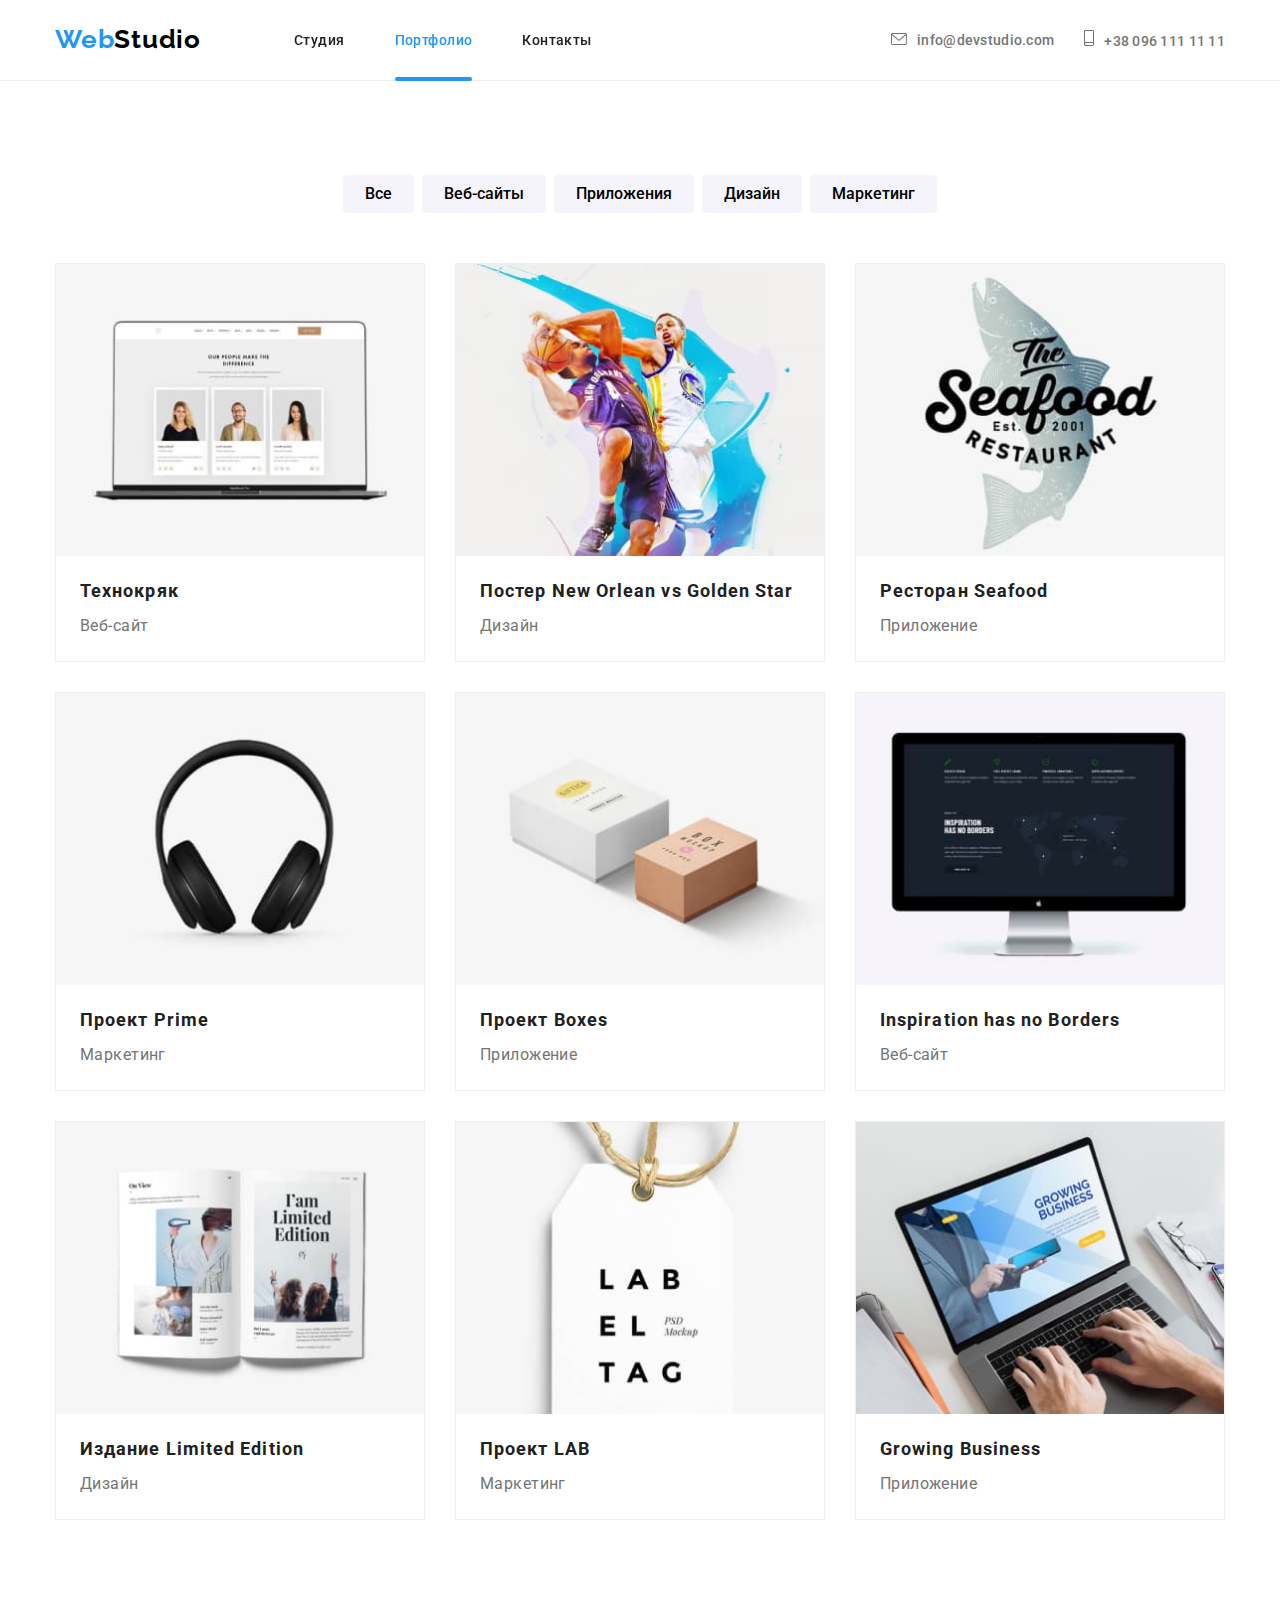
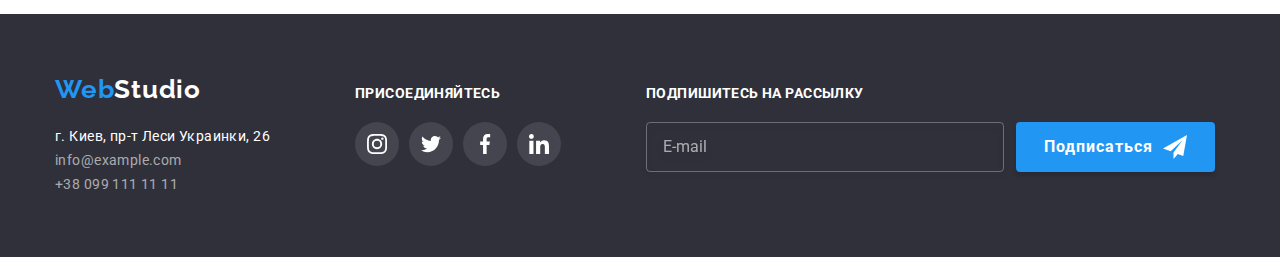
==== portfolio.html @ 45dbee38 "рефакторинг в sass" ====
<!DOCTYPE html>
<html lang="ru">

<head>
    <meta charset="UTF-8">
    <meta name="viewport" content="width=device-width, initial-scale=1.0">
    <title>Портфолио</title>
    <link
        href="https://fonts.googleapis.com/css2?family=Raleway:wght@700&family=Roboto:wght@400;500;700;900&display=swap"
        rel="stylesheet">
    <link href="https://cdnjs.cloudflare.com/ajax/libs/modern-normalize/1.0.0/modern-normalize.min.css"
        rel="stylesheet">
    <link rel="stylesheet" href="./css/portfolio-styles.min.css">
</head>

<body>

    <!-- Верхняя линия -->
    <header class="page-header ">

        <div class="container flexbox">

            <a href="./index.html" lang="en" class="link logo">
                <span class="web-logotext">Web</span><span class="studio-logotext">Studio</span>
            </a>

            <nav class="header-nav">
                <ul class="list site-nav flexbox">
                    <li class="item">
                        <a href="./index.html" class="link"> <span>Студия</span> </a>
                    </li>
                    <li class="item">
                        <a href="./portfolio.html" class="link current"> <span>Портфолио</span> </a>
                    </li>
                    <li class="item">
                        <a href="/" class="link"> <span>Контакты</span> </a>
                    </li>
                </ul>
            </nav>

            <ul class="list mail-tel-nav flexbox">
                <li class="item">
                    <a href="mailto:info@devstudio.com" class="link" aria-label="Написать письмо на">
                        <svg class="icon mail">
                            <use href="./images/icons/sprite.svg#mail"></use>
                        </svg>info@devstudio.com</a>
                </li>
                <li class="item">
                    <a href="tel:+380991111111" class="link" aria-label="Позвонить по номеру">
                        <svg class="icon tel">
                            <use href="./images/icons/sprite.svg#tel"></use>
                        </svg>+38 096 111 11 11</a>
                </li>
            </ul>

        </div>

    </header>

    <main>

        <h1 class="hidden-title">Страница Портфолио</h1>

        <section class="page-portfolio">
            <div class="container">

                <ul class="list button flexbox">
                    <li class="item"> <button type="button" class="portfolio-button"> <span>Все</span> </button>
                    </li>
                    <li class="item"> <button type="button" class="portfolio-button"> <span>Веб-сайты</span> </button>
                    </li>
                    <li class="item"> <button type="button" class="portfolio-button"> <span>Приложения</span> </button>
                    </li>
                    <li class="item"> <button type="button" class="portfolio-button"> <span>Дизайн</span> </button>
                    </li>
                    <li class="item"> <button type="button" class="portfolio-button"> <span>Маркетинг</span> </button>
                    </li>
                </ul>

                <ul class="list projects flexbox">
                    <!-- <h2>Сетка с пректами</h2> -->
                    <li class="item"> <a href="/" class="link-projects" title="сайт Технокряка">
                            <div class="overlay-container">
                                <img src="./images/project-1.jpg" alt="">
                                <p class="text overlay">Технокряк это современная площадка распространения коронавируса.
                                    Компании
                                    используют эту платформу для цифрового
                                    шпионажа и атак на защищённые сервера конкурентов.</p>
                            </div>

                            <div class="under-the-pic">
                                <h2 class="title">Технокряк</h2>
                                <p class="text">Веб-сайт</p>
                            </div>
                        </a>
                    </li>
                    <li class="item"> <a href="/" class="link-projects">
                            <div class="overlay-container">
                                <img src="./images/project-2.jpg" alt="">
                                <p class="text overlay">Lorem ipsum dolor sit amet consectetur adipisicing elit.</p>
                            </div>

                            <div class="under-the-pic">
                                <h2 class="title">Постер New Orlean vs Golden Star</h2>
                                <p class="text">Дизайн</p>
                            </div>
                        </a>
                    </li>
                    <li class="item"> <a href="/" class="link-projects">
                            <div class="overlay-container">
                                <img src="./images/project-3.jpg" alt="">
                                <p class="text overlay">Lorem ipsum dolor sit amet consectetur adipisicing elit.</p>
                            </div>

                            <div class="under-the-pic">
                                <h2 class="title">Ресторан Seafood</h2>
                                <p class="text">Приложение</p>
                            </div>
                        </a>
                    </li>
                    <li class="item"> <a href="/" class="link-projects">
                            <div class="overlay-container">
                                <img src="./images/project-4.jpg" alt="">
                                <p class="text overlay">Lorem ipsum dolor sit amet consectetur adipisicing elit.</p>
                            </div>

                            <div class="under-the-pic">
                                <h2 class="title">Проект Prime</h2>
                                <p class="text">Маркетинг</p>
                            </div>
                        </a>
                    </li>
                    <li class="item"> <a href="/" class="link-projects">
                            <div class="overlay-container">
                                <img src="./images/project-5.jpg" alt="">
                                <p class="text overlay">Lorem ipsum dolor sit amet consectetur adipisicing elit.</p>
                            </div>

                            <div class="under-the-pic">
                                <h2 class="title">Проект Boxes</h2>
                                <p class="text">Приложение</p>
                            </div>
                        </a>
                    </li>
                    <li class="item"> <a href="/" class="link-projects">
                            <div class="overlay-container">
                                <img src="./images/project-6.jpg" alt="">
                                <p class="text overlay">Lorem ipsum dolor sit amet consectetur adipisicing elit.</p>
                            </div>

                            <div class="under-the-pic">
                                <h2 class="title">Inspiration has no Borders</h2>
                                <p class="text">Веб-сайт</p>
                            </div>
                        </a>
                    </li>
                    <li class="item"> <a href="/" class="link-projects">
                            <div class="overlay-container">
                                <img src="./images/project-7.jpg" alt="">
                                <p class="text overlay">Lorem ipsum dolor sit amet consectetur adipisicing elit.</p>
                            </div>

                            <div class="under-the-pic">
                                <h2 class="title">Издание Limited Edition</h2>
                                <p class="text">Дизайн</p>
                            </div>
                        </a>
                    </li>
                    <li class="item"> <a href="/" class="link-projects">
                            <div class="overlay-container">
                                <img src="./images/project-8.jpg" alt="">
                                <p class="text overlay">Lorem ipsum dolor sit amet consectetur adipisicing elit.</p>
                            </div>

                            <div class="under-the-pic">
                                <h2 class="title">Проект LAB</h2>
                                <p class="text">Маркетинг</p>
                            </div>
                        </a>
                    </li>
                    <li class="item"> <a href="/" class="link-projects">
                            <div class="overlay-container">
                                <img src="./images/project-9.jpg" alt="">
                                <p class="text overlay">Lorem ipsum dolor sit amet consectetur adipisicing elit.</p>
                            </div>

                            <div class="under-the-pic">
                                <h2 class="title">Growing Business</h2>
                                <p class="text">Приложение</p>
                            </div>
                        </a>
                    </li>

                </ul>
            </div>
        </section>
    </main>

    <!-- Подвал -->
    <footer class="page-footer">
        <div class="container footer flexbox">
            <!-- <div class="footer-contacts"> -->
            <ul class="list">
                <li class="item">
                    <a href="./index.html" lang="en" class="link logo"> <span class="web-logotext">Web</span><span
                            class="studio-logotext">Studio</span>
                    </a>
                </li>
                <li class="item">
                    <address>
                        <span class="address">г. Киев, пр-т Леси Украинки, 26</span>
                    </address>
                </li>
                <li class="item"> <a href="mailto:info@example.com" class="link mailtel-in-footer">info@example.com</a>
                </li>
                <li class="item"> <a href="tel:+380991111111" class="link mailtel-in-footer">+38 099 111 11 11</a>
                </li>
            </ul>
            <!-- </div> -->

            <!-- <div class="footer-social-contacts"> -->
            <ul class="list join-to-us">
                <li class="item">
                    <p class="text">присоединяйтесь</p>
                </li>
                <li class="item">
                    <ul class="list footer-social flexbox">
                        <li class="item-social"> <a href="https://www.instagram.com/" target="_blank"
                                class="link flexbox">
                                <svg class="icon instagram">
                                    <use href="./images/icons/sprite.svg#instagram"></use>
                                </svg></a> </li>
                        <li class="item-social"> <a href="https://www.twitter.com/" target="_blank"
                                class="link flexbox">
                                <svg class="icon twitter">
                                    <use href="./images/icons/sprite.svg#twitter"> </use>
                                </svg></a></li>
                        <li class="item-social"> <a href="https://www.facebook.com/" target="_blank"
                                class="link flexbox">
                                <svg class="icon facebook">
                                    <use href="./images/icons/sprite.svg#facebook"> </use>
                                </svg></a></li>
                        <li class="item-social"> <a href="https://www.linkedin.com/" target="_blank"
                                class="link flexbox">
                                <svg class="icon linkedin">
                                    <use href="./images/icons/sprite.svg#linkedin"> </use>
                                </svg></a></li>
                    </ul>
                </li>
            </ul>
            <!-- </div> -->

            <ul class="list form-container">
                <li class="item">
                    <p class="text">Подпишитесь на рассылку</p>
                </li>
                <li class="item flexbox">
                    <form class="js-form flexbox" id="footer-form">
                        <label for="mail-submit"></label>
                        <input class="footer-form-field" type="email" name="mail-submit" id="mail-submit"
                            placeholder="E-mail">
                        <button type="submit" class="button-footer-submit">Подписаться
                            <!-- <svg class="icon">
                                <use href="./images/icons/sprite.svg#footer-icon-send"> </use>
                            </svg> -->

                        </button>
                    </form>
                </li>

            </ul>
        </div>
    </footer>

    <script src="./js/js-form.js"></script>

</body>

</html>
---- css/portfolio-styles.min.css ----
html{box-sizing:border-box}*,*::after,*::before{box-sizing:inherit}img{display:block;max-width:100%;height:auto}body{font-family:Roboto, sans-serif;color:#212121;background-color:#fff;font-size:14px;font-weight:400;letter-spacing:0.03em}main{padding-top:81px}.container{width:1200px;padding-left:15px;padding-right:15px;margin:0px auto}.list{list-style-type:none;margin:0;padding:0}.title{margin:0}.text{margin:0}.link{text-decoration:none;color:#757575;cursor:pointer;transition:color 250ms cubic-bezier(0.4, 0, 0.2, 1)}.item .link:hover,.item .link:focus,.item .link:active{color:#2196f3;outline-color:#2196f3}.flexbox{display:flex;flex-wrap:wrap}.hidden-title{position:absolute;width:1px;height:1px;margin:-1px;border:0;padding:0;clip:rect(0 0 0 0);overflow:hidden}.page-header{position:fixed;width:100%;z-index:1;background-color:#fff;border-bottom:1px solid #ececec}.page-header .flexbox{align-items:center}.logo{font-family:Raleway, sans-serif;font-weight:700;font-size:26px;line-height:1.19;letter-spacing:0.03em;display:inline-block;outline-color:#2196f3}.page-header .logo{margin-top:24px;margin-bottom:25px;margin-right:93px}.web-logotext{color:#2196f3}.studio-logotext{color:#000}.header-nav{font-weight:500;margin-right:auto}.site-nav .link{padding:33px 0}.site-nav .item:not(:last-child){margin-right:50px}.site-nav .link{color:#212121}.site-nav .link.current{color:#2196f3}.site-nav .link{position:relative}.link.current::after{position:absolute;content:"";display:block;background-color:#2196f3;height:4px;width:100%;border-radius:2px;bottom:0}.mail-tel-nav{font-weight:500;letter-spacing:0.02em}.mail-tel-nav .item:not(:last-child){margin-right:30px}.mail-tel-nav .icon.mail{width:16px;height:12px;fill:#757575;margin-right:10px}.mail-tel-nav .icon.tel{width:10px;height:16px;fill:#757575;margin-right:10px;transition:fill 250ms cubic-bezier(0.4, 0, 0.2, 1)}.mail-tel-nav .link:hover .tel,.mail-tel-nav .link:focus .tel,.mail-tel-nav .link:hover .mail,.mail-tel-nav .link:focus .mail{fill:#2196f3}.portfolio-button{font-weight:500;font-size:16px;line-height:1.62;text-align:center;background-color:#f5f4fa;border:none;cursor:pointer;padding:0;padding:6px 22px;border-radius:4px;transition:background-color 250ms cubic-bezier(0.4, 0, 0.2, 1)}.portfolio-button:hover,.portfolio-button:focus,.portfolio-button:active{background-color:#2196f3;color:#fff;border-color:#2196f3;border-radius:4px;box-shadow:0px 3px 1px rgba(0,0,0,0.1),0px 1px 2px rgba(0,0,0,0.08),0px 2px 2px rgba(0,0,0,0.12);outline-color:#2196f3}.page-portfolio .list.button{padding-top:94px;margin-bottom:50px;justify-content:center}.page-portfolio .list.button .item:not(:last-child){margin-right:8px}.page-portfolio .list.button .item{border-color:solid #f5f4fa;border-radius:4px}.link-projects{text-decoration:none;color:inherit;cursor:pointer;transition:color 250ms cubic-bezier(0.4, 0, 0.2, 1)}.page-portfolio .projects .title{font-weight:700;font-size:18px;line-height:1.71;letter-spacing:0.06em;margin-bottom:4px}.page-portfolio .projects .text{font-size:16px;line-height:1.87;color:#757575}.under-the-pic{padding:20px 24px}.page-portfolio .projects{padding-bottom:94px}.page-portfolio .projects .item{flex-basis:calc((100% - 30px * 2) / 3);margin-right:30px;margin-bottom:30px;background-color:#fff;border:1px solid #eee;transition:box-shadow 250ms cubic-bezier(0.4, 0, 0.2, 1)}.page-portfolio .projects .item:nth-child(3n){margin-right:0}.page-portfolio .projects .item:nth-last-of-type(-n+3){margin-bottom:0}.page-portfolio .projects .item:hover,.page-portfolio .projects .item:focus{box-shadow:0px 1px 1px rgba(0,0,0,0.12),0px 4px 4px rgba(0,0,0,0.06),1px 4px 6px rgba(0,0,0,0.16);cursor:pointer}.overlay-container{position:relative;overflow:hidden}.projects .text.overlay{position:absolute;top:0;left:0;width:100%;height:100%;background:rgba(33,150,243,0.9);color:#fff;font-size:18px;line-height:1.56;padding:63px 24px;transform:translatey(100%);transition:transform 250ms cubic-bezier(0.4, 0, 0.2, 1)}.page-portfolio .projects .item:hover .overlay,.page-portfolio .projects .item:focus .overlay{transform:translatey(0)}.page-footer{background-color:#2f303a;line-height:1.71}.container.footer{align-items:baseline;padding-top:60px;padding-bottom:60px}.footer .list:not(:last-child){margin-right:85px}.page-footer .logo{margin-bottom:20px}.page-footer .studio-logotext{color:#fff}.footer-contacts{padding-top:60px;padding-bottom:60px;margin-right:82px}.address{font-style:normal;color:#fff;display:block}.mailtel-in-footer{color:rgba(255,255,255,0.6);margin-top:9px}.footer-social-contacts{padding-top:72px;padding-bottom:100px}.join-to-us .text{color:#fff;font-weight:700;line-height:1.14;text-transform:uppercase;margin-bottom:20px}.list.footer-social .item-social .link{width:44px;height:44px;border-radius:50%;box-shadow:none;background-color:rgba(255,255,255,0.1);padding:12px;transition:background-color 250ms cubic-bezier(0.4, 0, 0.2, 1)}.footer-social .item-social:not(:last-child){margin-right:10px}.list.footer-social .icon.instagram,.list.footer-social .icon.twitter,.list.footer-social .icon.facebook,.list.footer-social .icon.linkedin{width:20px;height:20px;fill:#fff}.list.footer-social .item-social .link:hover,.list.footer-social .item-social .link:focus{background-color:#2196f3}.join-to-us{margin-right:93px}.form-container{color:#fff;font-weight:700;line-height:1.14;text-transform:uppercase}.form-container .text{margin-bottom:20px}.footer-form-field::placeholder{font-size:16px;line-height:1.25;color:rgba(255,255,255,0.6)}.footer-form-field{background-color:transparent;height:50px;border:1px solid rgba(255,255,255,0.3);filter:drop-shadow(0px 4px 4px rgba(0,0,0,0.15));border-radius:4px;margin-right:12px;padding:15px 16px;width:358px;outline-color:#2196f3;color:#fff}.button-footer-submit{background:#2196f3;border:none;box-shadow:0px 4px 4px rgba(0,0,0,0.15);border-radius:4px;padding:10px 28px;cursor:pointer;outline-color:#2196f3;color:#fff;font-weight:700;font-size:16px;line-height:1.87;display:flex;align-items:center;text-align:center;letter-spacing:0.06em}.button-footer-submit::after{content:"";width:24px;height:24px;background-image:url(../images/icons/footer-icon-send.svg);margin-left:10px}
/*# sourceMappingURL=portfolio-styles.min.css.map */
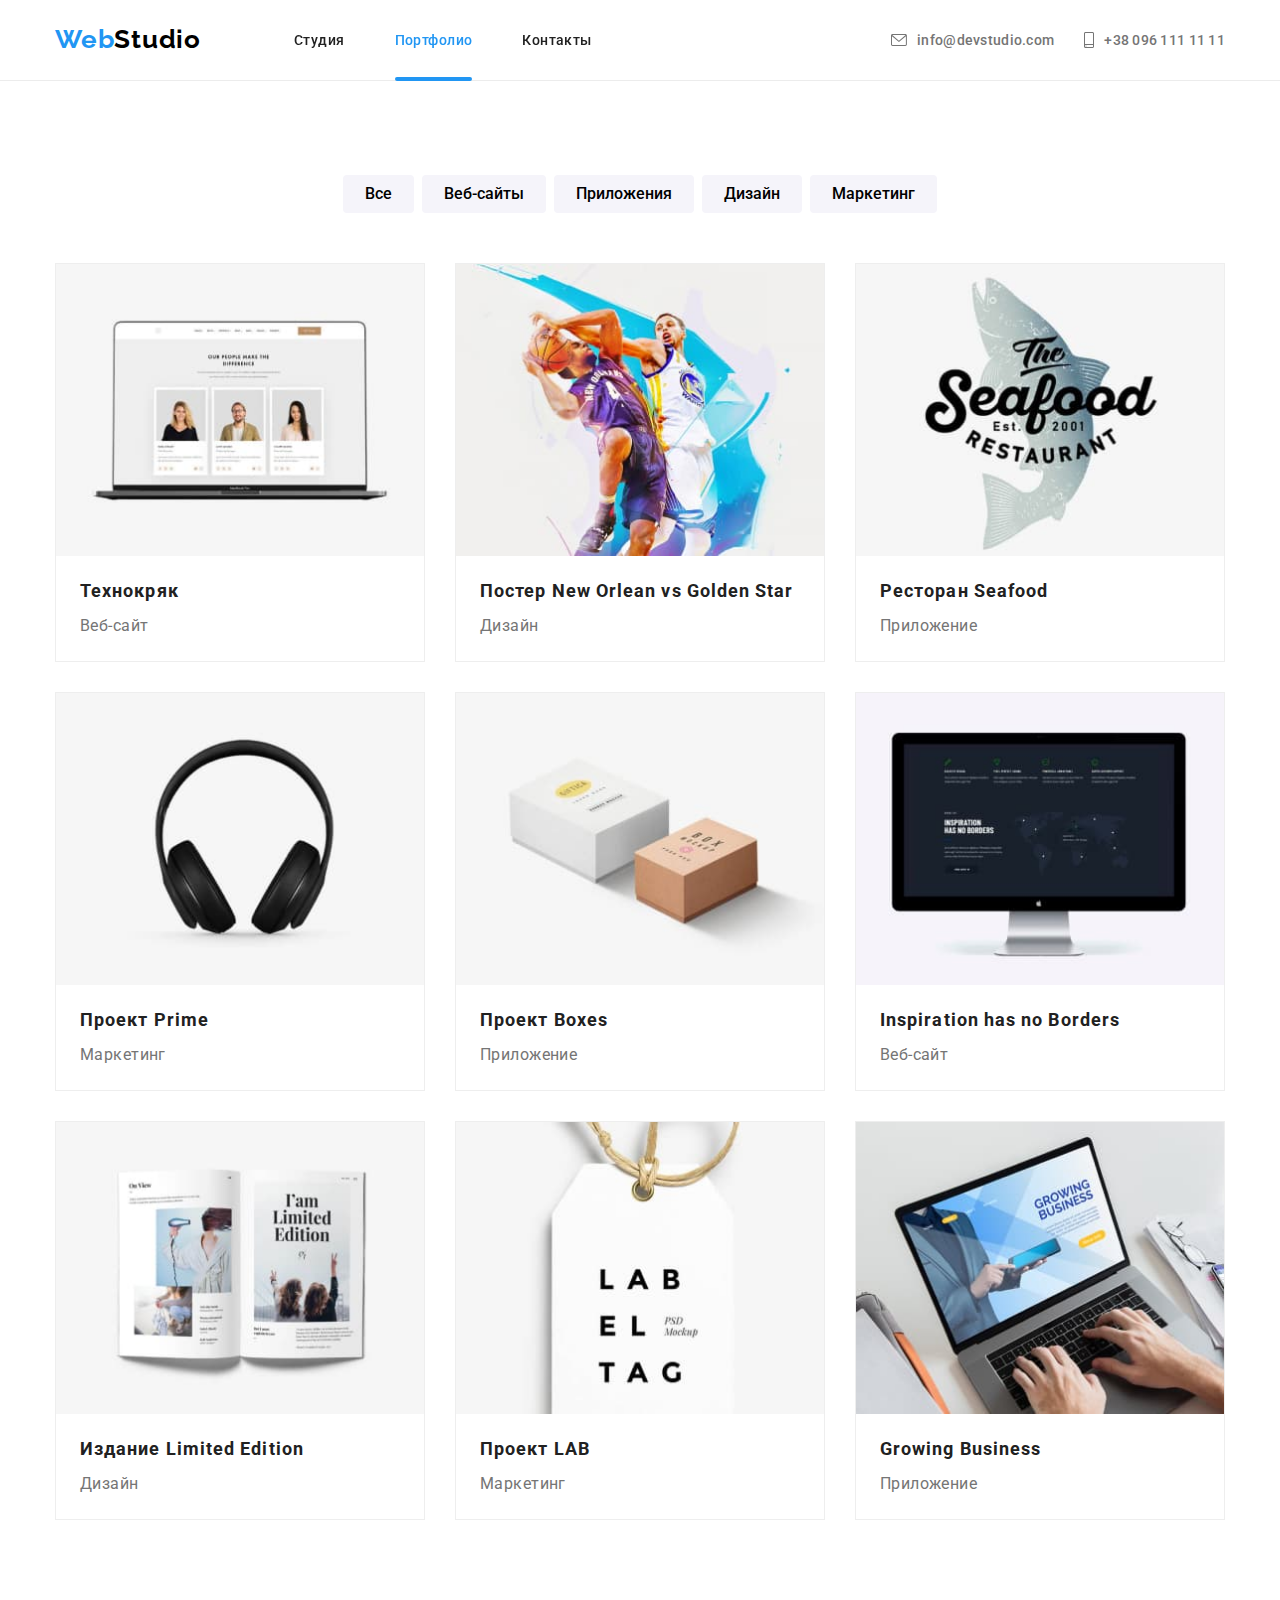
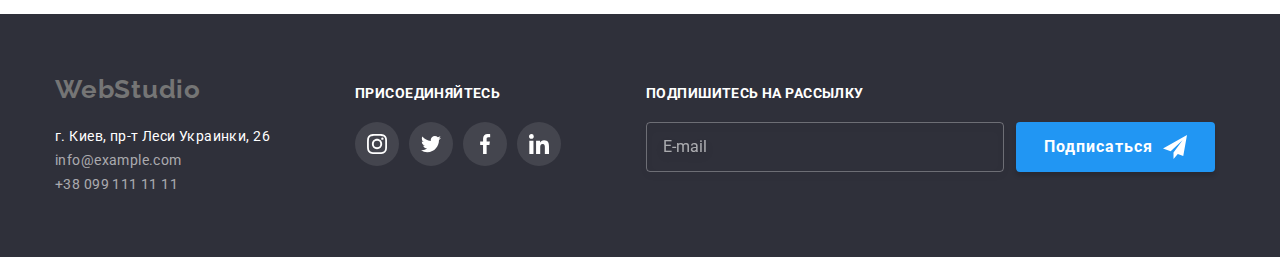
==== commit d0be90fa: "SASS+BEM for header - done" ====
--- a/portfolio.html
+++ b/portfolio.html
@@ -21,33 +21,35 @@
         <div class="container flexbox">
 
             <a href="./index.html" lang="en" class="link logo">
-                <span class="web-logotext">Web</span><span class="studio-logotext">Studio</span>
+                <span class="logo__web-logotext">Web</span><span class="logo__studio-logotext">Studio</span>
             </a>
 
             <nav class="header-nav">
                 <ul class="list site-nav flexbox">
-                    <li class="item">
-                        <a href="./index.html" class="link"> <span>Студия</span> </a>
-                    </li>
-                    <li class="item">
-                        <a href="./portfolio.html" class="link current"> <span>Портфолио</span> </a>
-                    </li>
-                    <li class="item">
-                        <a href="/" class="link"> <span>Контакты</span> </a>
+                    <li class="item site-nav__item">
+                        <a href="./index.html" class="link site-nav__link">Студия</a>
+                    </li>
+                    <li class="item site-nav__item">
+                        <a href=" ./portfolio.html" class="link site-nav__link current"> <span>Портфолио</span> </a>
+                    </li>
+                    <li class="item site-nav__item">
+                        <a href="./index.html" class="link site-nav__link">Контакты</a>
                     </li>
                 </ul>
             </nav>
 
             <ul class="list mail-tel-nav flexbox">
-                <li class="item">
-                    <a href="mailto:info@devstudio.com" class="link" aria-label="Написать письмо на">
-                        <svg class="icon mail">
+                <li class="item mail-tel-nav__item">
+                    <a href="mailto:info@devstudio.com" class="link mail-tel-nav__link flexbox"
+                        aria-label="Написать письмо на">
+                        <svg class="mail-tel-nav__icon-mail">
                             <use href="./images/icons/sprite.svg#mail"></use>
                         </svg>info@devstudio.com</a>
                 </li>
-                <li class="item">
-                    <a href="tel:+380991111111" class="link" aria-label="Позвонить по номеру">
-                        <svg class="icon tel">
+                <li class="item mail-tel-nav__item">
+                    <a href="tel:+380991111111" class="link mail-tel-nav__link flexbox"
+                        aria-label="Позвонить по номеру">
+                        <svg class="mail-tel-nav__icon-tel">
                             <use href="./images/icons/sprite.svg#tel"></use>
                         </svg>+38 096 111 11 11</a>
                 </li>
--- a/css/portfolio-styles.min.css
+++ b/css/portfolio-styles.min.css
@@ -1,2 +1,2 @@
-html{box-sizing:border-box}*,*::after,*::before{box-sizing:inherit}img{display:block;max-width:100%;height:auto}body{font-family:Roboto, sans-serif;color:#212121;background-color:#fff;font-size:14px;font-weight:400;letter-spacing:0.03em}main{padding-top:81px}.container{width:1200px;padding-left:15px;padding-right:15px;margin:0px auto}.list{list-style-type:none;margin:0;padding:0}.title{margin:0}.text{margin:0}.link{text-decoration:none;color:#757575;cursor:pointer;transition:color 250ms cubic-bezier(0.4, 0, 0.2, 1)}.item .link:hover,.item .link:focus,.item .link:active{color:#2196f3;outline-color:#2196f3}.flexbox{display:flex;flex-wrap:wrap}.hidden-title{position:absolute;width:1px;height:1px;margin:-1px;border:0;padding:0;clip:rect(0 0 0 0);overflow:hidden}.page-header{position:fixed;width:100%;z-index:1;background-color:#fff;border-bottom:1px solid #ececec}.page-header .flexbox{align-items:center}.logo{font-family:Raleway, sans-serif;font-weight:700;font-size:26px;line-height:1.19;letter-spacing:0.03em;display:inline-block;outline-color:#2196f3}.page-header .logo{margin-top:24px;margin-bottom:25px;margin-right:93px}.web-logotext{color:#2196f3}.studio-logotext{color:#000}.header-nav{font-weight:500;margin-right:auto}.site-nav .link{padding:33px 0}.site-nav .item:not(:last-child){margin-right:50px}.site-nav .link{color:#212121}.site-nav .link.current{color:#2196f3}.site-nav .link{position:relative}.link.current::after{position:absolute;content:"";display:block;background-color:#2196f3;height:4px;width:100%;border-radius:2px;bottom:0}.mail-tel-nav{font-weight:500;letter-spacing:0.02em}.mail-tel-nav .item:not(:last-child){margin-right:30px}.mail-tel-nav .icon.mail{width:16px;height:12px;fill:#757575;margin-right:10px}.mail-tel-nav .icon.tel{width:10px;height:16px;fill:#757575;margin-right:10px;transition:fill 250ms cubic-bezier(0.4, 0, 0.2, 1)}.mail-tel-nav .link:hover .tel,.mail-tel-nav .link:focus .tel,.mail-tel-nav .link:hover .mail,.mail-tel-nav .link:focus .mail{fill:#2196f3}.portfolio-button{font-weight:500;font-size:16px;line-height:1.62;text-align:center;background-color:#f5f4fa;border:none;cursor:pointer;padding:0;padding:6px 22px;border-radius:4px;transition:background-color 250ms cubic-bezier(0.4, 0, 0.2, 1)}.portfolio-button:hover,.portfolio-button:focus,.portfolio-button:active{background-color:#2196f3;color:#fff;border-color:#2196f3;border-radius:4px;box-shadow:0px 3px 1px rgba(0,0,0,0.1),0px 1px 2px rgba(0,0,0,0.08),0px 2px 2px rgba(0,0,0,0.12);outline-color:#2196f3}.page-portfolio .list.button{padding-top:94px;margin-bottom:50px;justify-content:center}.page-portfolio .list.button .item:not(:last-child){margin-right:8px}.page-portfolio .list.button .item{border-color:solid #f5f4fa;border-radius:4px}.link-projects{text-decoration:none;color:inherit;cursor:pointer;transition:color 250ms cubic-bezier(0.4, 0, 0.2, 1)}.page-portfolio .projects .title{font-weight:700;font-size:18px;line-height:1.71;letter-spacing:0.06em;margin-bottom:4px}.page-portfolio .projects .text{font-size:16px;line-height:1.87;color:#757575}.under-the-pic{padding:20px 24px}.page-portfolio .projects{padding-bottom:94px}.page-portfolio .projects .item{flex-basis:calc((100% - 30px * 2) / 3);margin-right:30px;margin-bottom:30px;background-color:#fff;border:1px solid #eee;transition:box-shadow 250ms cubic-bezier(0.4, 0, 0.2, 1)}.page-portfolio .projects .item:nth-child(3n){margin-right:0}.page-portfolio .projects .item:nth-last-of-type(-n+3){margin-bottom:0}.page-portfolio .projects .item:hover,.page-portfolio .projects .item:focus{box-shadow:0px 1px 1px rgba(0,0,0,0.12),0px 4px 4px rgba(0,0,0,0.06),1px 4px 6px rgba(0,0,0,0.16);cursor:pointer}.overlay-container{position:relative;overflow:hidden}.projects .text.overlay{position:absolute;top:0;left:0;width:100%;height:100%;background:rgba(33,150,243,0.9);color:#fff;font-size:18px;line-height:1.56;padding:63px 24px;transform:translatey(100%);transition:transform 250ms cubic-bezier(0.4, 0, 0.2, 1)}.page-portfolio .projects .item:hover .overlay,.page-portfolio .projects .item:focus .overlay{transform:translatey(0)}.page-footer{background-color:#2f303a;line-height:1.71}.container.footer{align-items:baseline;padding-top:60px;padding-bottom:60px}.footer .list:not(:last-child){margin-right:85px}.page-footer .logo{margin-bottom:20px}.page-footer .studio-logotext{color:#fff}.footer-contacts{padding-top:60px;padding-bottom:60px;margin-right:82px}.address{font-style:normal;color:#fff;display:block}.mailtel-in-footer{color:rgba(255,255,255,0.6);margin-top:9px}.footer-social-contacts{padding-top:72px;padding-bottom:100px}.join-to-us .text{color:#fff;font-weight:700;line-height:1.14;text-transform:uppercase;margin-bottom:20px}.list.footer-social .item-social .link{width:44px;height:44px;border-radius:50%;box-shadow:none;background-color:rgba(255,255,255,0.1);padding:12px;transition:background-color 250ms cubic-bezier(0.4, 0, 0.2, 1)}.footer-social .item-social:not(:last-child){margin-right:10px}.list.footer-social .icon.instagram,.list.footer-social .icon.twitter,.list.footer-social .icon.facebook,.list.footer-social .icon.linkedin{width:20px;height:20px;fill:#fff}.list.footer-social .item-social .link:hover,.list.footer-social .item-social .link:focus{background-color:#2196f3}.join-to-us{margin-right:93px}.form-container{color:#fff;font-weight:700;line-height:1.14;text-transform:uppercase}.form-container .text{margin-bottom:20px}.footer-form-field::placeholder{font-size:16px;line-height:1.25;color:rgba(255,255,255,0.6)}.footer-form-field{background-color:transparent;height:50px;border:1px solid rgba(255,255,255,0.3);filter:drop-shadow(0px 4px 4px rgba(0,0,0,0.15));border-radius:4px;margin-right:12px;padding:15px 16px;width:358px;outline-color:#2196f3;color:#fff}.button-footer-submit{background:#2196f3;border:none;box-shadow:0px 4px 4px rgba(0,0,0,0.15);border-radius:4px;padding:10px 28px;cursor:pointer;outline-color:#2196f3;color:#fff;font-weight:700;font-size:16px;line-height:1.87;display:flex;align-items:center;text-align:center;letter-spacing:0.06em}.button-footer-submit::after{content:"";width:24px;height:24px;background-image:url(../images/icons/footer-icon-send.svg);margin-left:10px}
+html{box-sizing:border-box}*,*::after,*::before{box-sizing:inherit}img{display:block;max-width:100%;height:auto}body{font-family:Roboto, sans-serif;color:#212121;background-color:#fff;font-size:14px;font-weight:400;letter-spacing:0.03em}main{padding-top:81px}.container{width:1200px;padding-left:15px;padding-right:15px;margin:0px auto}.list{list-style-type:none;margin:0;padding:0}.title{margin:0}.text{margin:0}.link{text-decoration:none;color:#757575;cursor:pointer;transition:color 250ms cubic-bezier(0.4, 0, 0.2, 1)}.item .link:hover,.item .link:focus,.item .link:active{color:#2196f3;outline-color:#2196f3}.flexbox{display:flex;flex-wrap:wrap}.hidden-title{position:absolute;width:1px;height:1px;margin:-1px;border:0;padding:0;clip:rect(0 0 0 0);overflow:hidden}.page-header{position:fixed;width:100%;z-index:1;background-color:#fff;border-bottom:1px solid #ececec}.page-header .flexbox{align-items:center}.logo{font-family:Raleway, sans-serif;font-weight:700;font-size:26px;line-height:1.19;letter-spacing:0.03em;display:inline-block;outline-color:#2196f3}.page-header .logo{margin-top:24px;margin-bottom:25px;margin-right:93px}.logo__web-logotext{color:#2196f3}.logo__studio-logotext{color:#000}.header-nav{font-weight:500;margin-right:auto}.site-nav__item:not(:last-child){margin-right:50px}.site-nav__link{padding:33px 0;color:#212121;position:relative}.site-nav__link.current{color:#2196f3}.site-nav__link.current::after{position:absolute;content:"";display:block;background-color:#2196f3;height:4px;width:100%;border-radius:2px;bottom:0}.mail-tel-nav{font-weight:500;letter-spacing:0.02em}.mail-tel-nav__item:not(:last-child){margin-right:30px}.mail-tel-nav__icon-mail{width:16px;height:12px;fill:#757575;margin-right:10px}.mail-tel-nav__icon-tel{width:10px;height:16px;fill:#757575;margin-right:10px;transition:fill 250ms cubic-bezier(0.4, 0, 0.2, 1)}.mail-tel-nav__link:hover .mail-tel-nav__icon-tel,.mail-tel-nav__link:focus .mail-tel-nav__icon-tel,.mail-tel-nav__link:hover .mail-tel-nav__icon-mail,.mail-tel-nav__link:focus .mail-tel-nav__icon-mail{fill:#2196f3}.portfolio-button{font-weight:500;font-size:16px;line-height:1.62;text-align:center;background-color:#f5f4fa;border:none;cursor:pointer;padding:0;padding:6px 22px;border-radius:4px;transition:background-color 250ms cubic-bezier(0.4, 0, 0.2, 1)}.portfolio-button:hover,.portfolio-button:focus,.portfolio-button:active{background-color:#2196f3;color:#fff;border-color:#2196f3;border-radius:4px;box-shadow:0px 3px 1px rgba(0,0,0,0.1),0px 1px 2px rgba(0,0,0,0.08),0px 2px 2px rgba(0,0,0,0.12);outline-color:#2196f3}.page-portfolio .list.button{padding-top:94px;margin-bottom:50px;justify-content:center}.page-portfolio .list.button .item:not(:last-child){margin-right:8px}.page-portfolio .list.button .item{border-color:solid #f5f4fa;border-radius:4px}.link-projects{text-decoration:none;color:inherit;cursor:pointer;transition:color 250ms cubic-bezier(0.4, 0, 0.2, 1)}.page-portfolio .projects .title{font-weight:700;font-size:18px;line-height:1.71;letter-spacing:0.06em;margin-bottom:4px}.page-portfolio .projects .text{font-size:16px;line-height:1.87;color:#757575}.under-the-pic{padding:20px 24px}.page-portfolio .projects{padding-bottom:94px}.page-portfolio .projects .item{flex-basis:calc((100% - 30px * 2) / 3);margin-right:30px;margin-bottom:30px;background-color:#fff;border:1px solid #eee;transition:box-shadow 250ms cubic-bezier(0.4, 0, 0.2, 1)}.page-portfolio .projects .item:nth-child(3n){margin-right:0}.page-portfolio .projects .item:nth-last-of-type(-n+3){margin-bottom:0}.page-portfolio .projects .item:hover,.page-portfolio .projects .item:focus{box-shadow:0px 1px 1px rgba(0,0,0,0.12),0px 4px 4px rgba(0,0,0,0.06),1px 4px 6px rgba(0,0,0,0.16);cursor:pointer}.overlay-container{position:relative;overflow:hidden}.projects .text.overlay{position:absolute;top:0;left:0;width:100%;height:100%;background:rgba(33,150,243,0.9);color:#fff;font-size:18px;line-height:1.56;padding:63px 24px;transform:translatey(100%);transition:transform 250ms cubic-bezier(0.4, 0, 0.2, 1)}.page-portfolio .projects .item:hover .overlay,.page-portfolio .projects .item:focus .overlay{transform:translatey(0)}.page-footer{background-color:#2f303a;line-height:1.71}.container.footer{align-items:baseline;padding-top:60px;padding-bottom:60px}.footer .list:not(:last-child){margin-right:85px}.page-footer .logo{margin-bottom:20px}.page-footer .logo__studio-logotext{color:#fff}.footer-contacts{padding-top:60px;padding-bottom:60px;margin-right:82px}.address{font-style:normal;color:#fff;display:block}.mailtel-in-footer{color:rgba(255,255,255,0.6);margin-top:9px}.footer-social-contacts{padding-top:72px;padding-bottom:100px}.join-to-us .text{color:#fff;font-weight:700;line-height:1.14;text-transform:uppercase;margin-bottom:20px}.list.footer-social .item-social .link{width:44px;height:44px;border-radius:50%;box-shadow:none;background-color:rgba(255,255,255,0.1);padding:12px;transition:background-color 250ms cubic-bezier(0.4, 0, 0.2, 1)}.footer-social .item-social:not(:last-child){margin-right:10px}.list.footer-social .icon.instagram,.list.footer-social .icon.twitter,.list.footer-social .icon.facebook,.list.footer-social .icon.linkedin{width:20px;height:20px;fill:#fff}.list.footer-social .item-social .link:hover,.list.footer-social .item-social .link:focus{background-color:#2196f3}.join-to-us{margin-right:93px}.form-container{color:#fff;font-weight:700;line-height:1.14;text-transform:uppercase}.form-container .text{margin-bottom:20px}.footer-form-field::placeholder{font-size:16px;line-height:1.25;color:rgba(255,255,255,0.6)}.footer-form-field{background-color:transparent;height:50px;border:1px solid rgba(255,255,255,0.3);filter:drop-shadow(0px 4px 4px rgba(0,0,0,0.15));border-radius:4px;margin-right:12px;padding:15px 16px;width:358px;outline-color:#2196f3;color:#fff}.button-footer-submit{background:#2196f3;border:none;box-shadow:0px 4px 4px rgba(0,0,0,0.15);border-radius:4px;padding:10px 28px;cursor:pointer;outline-color:#2196f3;color:#fff;font-weight:700;font-size:16px;line-height:1.87;display:flex;align-items:center;text-align:center;letter-spacing:0.06em}.button-footer-submit::after{content:"";width:24px;height:24px;background-image:url(../images/icons/footer-icon-send.svg);margin-left:10px}
 /*# sourceMappingURL=portfolio-styles.min.css.map */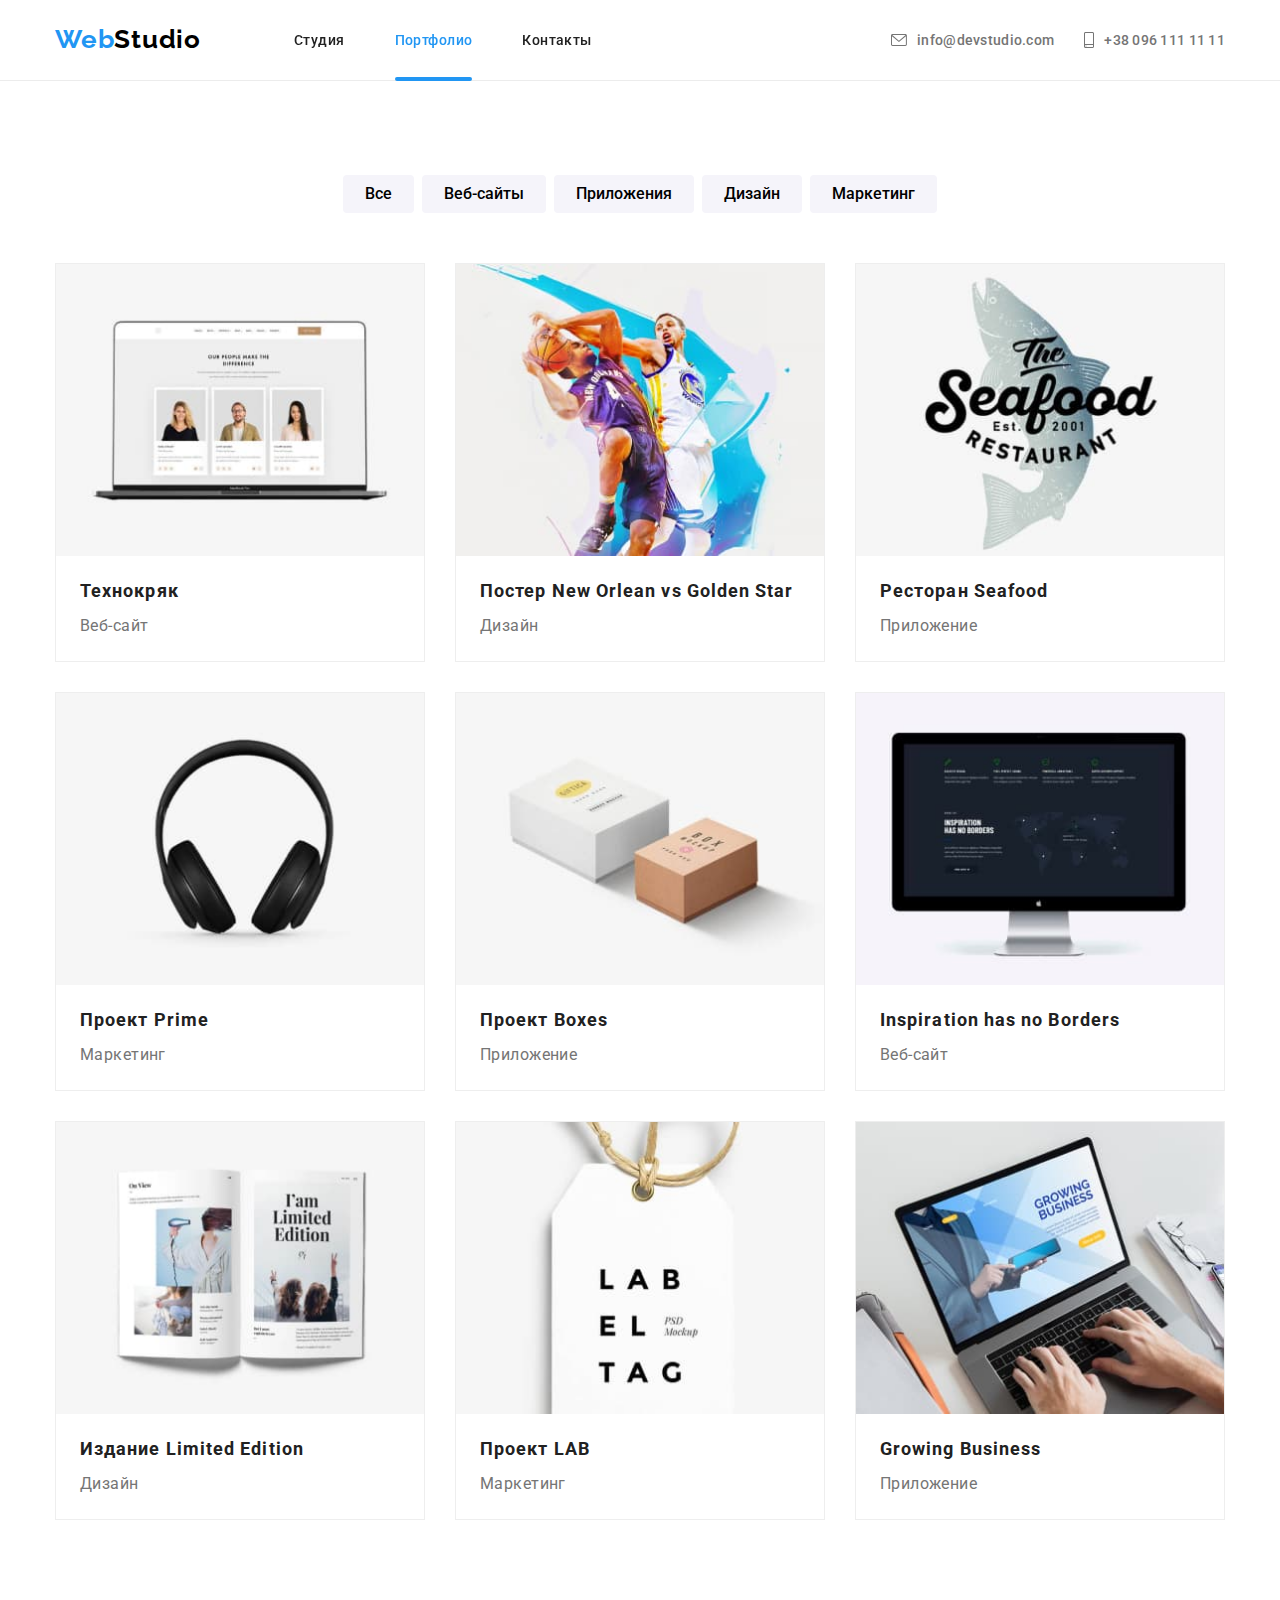
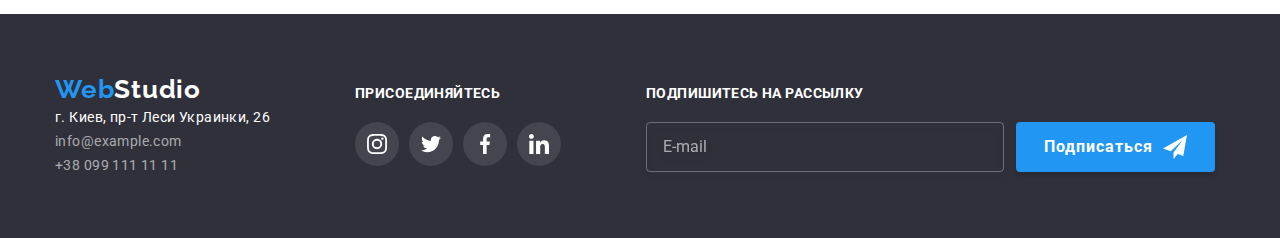
==== commit 7160a74d: "Header&Logo- done (for index and portfolio)" ====
--- a/portfolio.html
+++ b/portfolio.html
@@ -16,7 +16,7 @@
 <body>
 
     <!-- Верхняя линия -->
-    <header class="page-header ">
+    <header class="header-page">
 
         <div class="container flexbox">
 
@@ -199,13 +199,13 @@
     </main>
 
     <!-- Подвал -->
-    <footer class="page-footer">
+    <footer class="footer-page">
         <div class="container footer flexbox">
             <!-- <div class="footer-contacts"> -->
             <ul class="list">
                 <li class="item">
-                    <a href="./index.html" lang="en" class="link logo"> <span class="web-logotext">Web</span><span
-                            class="studio-logotext">Studio</span>
+                    <a href="./index.html" lang="en" class="link logo"> <span class="logo__web-logotext">Web</span><span
+                            class="logo__studio-logotext">Studio</span>
                     </a>
                 </li>
                 <li class="item">
--- a/css/portfolio-styles.min.css
+++ b/css/portfolio-styles.min.css
@@ -1,2 +1,2 @@
-html{box-sizing:border-box}*,*::after,*::before{box-sizing:inherit}img{display:block;max-width:100%;height:auto}body{font-family:Roboto, sans-serif;color:#212121;background-color:#fff;font-size:14px;font-weight:400;letter-spacing:0.03em}main{padding-top:81px}.container{width:1200px;padding-left:15px;padding-right:15px;margin:0px auto}.list{list-style-type:none;margin:0;padding:0}.title{margin:0}.text{margin:0}.link{text-decoration:none;color:#757575;cursor:pointer;transition:color 250ms cubic-bezier(0.4, 0, 0.2, 1)}.item .link:hover,.item .link:focus,.item .link:active{color:#2196f3;outline-color:#2196f3}.flexbox{display:flex;flex-wrap:wrap}.hidden-title{position:absolute;width:1px;height:1px;margin:-1px;border:0;padding:0;clip:rect(0 0 0 0);overflow:hidden}.page-header{position:fixed;width:100%;z-index:1;background-color:#fff;border-bottom:1px solid #ececec}.page-header .flexbox{align-items:center}.logo{font-family:Raleway, sans-serif;font-weight:700;font-size:26px;line-height:1.19;letter-spacing:0.03em;display:inline-block;outline-color:#2196f3}.page-header .logo{margin-top:24px;margin-bottom:25px;margin-right:93px}.logo__web-logotext{color:#2196f3}.logo__studio-logotext{color:#000}.header-nav{font-weight:500;margin-right:auto}.site-nav__item:not(:last-child){margin-right:50px}.site-nav__link{padding:33px 0;color:#212121;position:relative}.site-nav__link.current{color:#2196f3}.site-nav__link.current::after{position:absolute;content:"";display:block;background-color:#2196f3;height:4px;width:100%;border-radius:2px;bottom:0}.mail-tel-nav{font-weight:500;letter-spacing:0.02em}.mail-tel-nav__item:not(:last-child){margin-right:30px}.mail-tel-nav__icon-mail{width:16px;height:12px;fill:#757575;margin-right:10px}.mail-tel-nav__icon-tel{width:10px;height:16px;fill:#757575;margin-right:10px;transition:fill 250ms cubic-bezier(0.4, 0, 0.2, 1)}.mail-tel-nav__link:hover .mail-tel-nav__icon-tel,.mail-tel-nav__link:focus .mail-tel-nav__icon-tel,.mail-tel-nav__link:hover .mail-tel-nav__icon-mail,.mail-tel-nav__link:focus .mail-tel-nav__icon-mail{fill:#2196f3}.portfolio-button{font-weight:500;font-size:16px;line-height:1.62;text-align:center;background-color:#f5f4fa;border:none;cursor:pointer;padding:0;padding:6px 22px;border-radius:4px;transition:background-color 250ms cubic-bezier(0.4, 0, 0.2, 1)}.portfolio-button:hover,.portfolio-button:focus,.portfolio-button:active{background-color:#2196f3;color:#fff;border-color:#2196f3;border-radius:4px;box-shadow:0px 3px 1px rgba(0,0,0,0.1),0px 1px 2px rgba(0,0,0,0.08),0px 2px 2px rgba(0,0,0,0.12);outline-color:#2196f3}.page-portfolio .list.button{padding-top:94px;margin-bottom:50px;justify-content:center}.page-portfolio .list.button .item:not(:last-child){margin-right:8px}.page-portfolio .list.button .item{border-color:solid #f5f4fa;border-radius:4px}.link-projects{text-decoration:none;color:inherit;cursor:pointer;transition:color 250ms cubic-bezier(0.4, 0, 0.2, 1)}.page-portfolio .projects .title{font-weight:700;font-size:18px;line-height:1.71;letter-spacing:0.06em;margin-bottom:4px}.page-portfolio .projects .text{font-size:16px;line-height:1.87;color:#757575}.under-the-pic{padding:20px 24px}.page-portfolio .projects{padding-bottom:94px}.page-portfolio .projects .item{flex-basis:calc((100% - 30px * 2) / 3);margin-right:30px;margin-bottom:30px;background-color:#fff;border:1px solid #eee;transition:box-shadow 250ms cubic-bezier(0.4, 0, 0.2, 1)}.page-portfolio .projects .item:nth-child(3n){margin-right:0}.page-portfolio .projects .item:nth-last-of-type(-n+3){margin-bottom:0}.page-portfolio .projects .item:hover,.page-portfolio .projects .item:focus{box-shadow:0px 1px 1px rgba(0,0,0,0.12),0px 4px 4px rgba(0,0,0,0.06),1px 4px 6px rgba(0,0,0,0.16);cursor:pointer}.overlay-container{position:relative;overflow:hidden}.projects .text.overlay{position:absolute;top:0;left:0;width:100%;height:100%;background:rgba(33,150,243,0.9);color:#fff;font-size:18px;line-height:1.56;padding:63px 24px;transform:translatey(100%);transition:transform 250ms cubic-bezier(0.4, 0, 0.2, 1)}.page-portfolio .projects .item:hover .overlay,.page-portfolio .projects .item:focus .overlay{transform:translatey(0)}.page-footer{background-color:#2f303a;line-height:1.71}.container.footer{align-items:baseline;padding-top:60px;padding-bottom:60px}.footer .list:not(:last-child){margin-right:85px}.page-footer .logo{margin-bottom:20px}.page-footer .logo__studio-logotext{color:#fff}.footer-contacts{padding-top:60px;padding-bottom:60px;margin-right:82px}.address{font-style:normal;color:#fff;display:block}.mailtel-in-footer{color:rgba(255,255,255,0.6);margin-top:9px}.footer-social-contacts{padding-top:72px;padding-bottom:100px}.join-to-us .text{color:#fff;font-weight:700;line-height:1.14;text-transform:uppercase;margin-bottom:20px}.list.footer-social .item-social .link{width:44px;height:44px;border-radius:50%;box-shadow:none;background-color:rgba(255,255,255,0.1);padding:12px;transition:background-color 250ms cubic-bezier(0.4, 0, 0.2, 1)}.footer-social .item-social:not(:last-child){margin-right:10px}.list.footer-social .icon.instagram,.list.footer-social .icon.twitter,.list.footer-social .icon.facebook,.list.footer-social .icon.linkedin{width:20px;height:20px;fill:#fff}.list.footer-social .item-social .link:hover,.list.footer-social .item-social .link:focus{background-color:#2196f3}.join-to-us{margin-right:93px}.form-container{color:#fff;font-weight:700;line-height:1.14;text-transform:uppercase}.form-container .text{margin-bottom:20px}.footer-form-field::placeholder{font-size:16px;line-height:1.25;color:rgba(255,255,255,0.6)}.footer-form-field{background-color:transparent;height:50px;border:1px solid rgba(255,255,255,0.3);filter:drop-shadow(0px 4px 4px rgba(0,0,0,0.15));border-radius:4px;margin-right:12px;padding:15px 16px;width:358px;outline-color:#2196f3;color:#fff}.button-footer-submit{background:#2196f3;border:none;box-shadow:0px 4px 4px rgba(0,0,0,0.15);border-radius:4px;padding:10px 28px;cursor:pointer;outline-color:#2196f3;color:#fff;font-weight:700;font-size:16px;line-height:1.87;display:flex;align-items:center;text-align:center;letter-spacing:0.06em}.button-footer-submit::after{content:"";width:24px;height:24px;background-image:url(../images/icons/footer-icon-send.svg);margin-left:10px}
+html{box-sizing:border-box}*,*::after,*::before{box-sizing:inherit}img{display:block;max-width:100%;height:auto}body{font-family:Roboto, sans-serif;color:#212121;background-color:#fff;font-size:14px;font-weight:400;letter-spacing:0.03em}main{padding-top:81px}.container{width:1200px;padding-left:15px;padding-right:15px;margin:0px auto}.list{list-style-type:none;margin:0;padding:0}.title{margin:0}.text{margin:0}.link{text-decoration:none;color:#757575;cursor:pointer;transition:color 250ms cubic-bezier(0.4, 0, 0.2, 1)}.item .link:hover,.item .link:focus,.item .link:active{color:#2196f3;outline-color:#2196f3}.flexbox{display:flex;flex-wrap:wrap}.hidden-title{position:absolute;width:1px;height:1px;margin:-1px;border:0;padding:0;clip:rect(0 0 0 0);overflow:hidden}.header-page{position:fixed;width:100%;z-index:1;background-color:#fff;border-bottom:1px solid #ececec}.header-page .flexbox{align-items:center}.logo{font-family:Raleway, sans-serif;font-weight:700;font-size:26px;line-height:1.19;letter-spacing:0.03em;display:inline-block;outline-color:#2196f3}.header-page .logo{margin-top:24px;margin-bottom:25px;margin-right:93px}.page-footer .logo{margin-bottom:20px}.logo__web-logotext{color:#2196f3}.logo__studio-logotext{color:#000}.header-nav{font-weight:500;margin-right:auto}.site-nav__item:not(:last-child){margin-right:50px}.site-nav__link{padding:33px 0;color:#212121;position:relative}.site-nav__link.current{color:#2196f3}.site-nav__link.current::after{position:absolute;content:"";display:block;background-color:#2196f3;height:4px;width:100%;border-radius:2px;bottom:0}.mail-tel-nav{font-weight:500;letter-spacing:0.02em}.mail-tel-nav__item:not(:last-child){margin-right:30px}.mail-tel-nav__icon-mail{width:16px;height:12px;fill:#757575;margin-right:10px}.mail-tel-nav__icon-tel{width:10px;height:16px;fill:#757575;margin-right:10px;transition:fill 250ms cubic-bezier(0.4, 0, 0.2, 1)}.mail-tel-nav__link:hover .mail-tel-nav__icon-tel,.mail-tel-nav__link:focus .mail-tel-nav__icon-tel,.mail-tel-nav__link:hover .mail-tel-nav__icon-mail,.mail-tel-nav__link:focus .mail-tel-nav__icon-mail{fill:#2196f3}.portfolio-button{font-weight:500;font-size:16px;line-height:1.62;text-align:center;background-color:#f5f4fa;border:none;cursor:pointer;padding:0;padding:6px 22px;border-radius:4px;transition:background-color 250ms cubic-bezier(0.4, 0, 0.2, 1)}.portfolio-button:hover,.portfolio-button:focus,.portfolio-button:active{background-color:#2196f3;color:#fff;border-color:#2196f3;border-radius:4px;box-shadow:0px 3px 1px rgba(0,0,0,0.1),0px 1px 2px rgba(0,0,0,0.08),0px 2px 2px rgba(0,0,0,0.12);outline-color:#2196f3}.page-portfolio .list.button{padding-top:94px;margin-bottom:50px;justify-content:center}.page-portfolio .list.button .item:not(:last-child){margin-right:8px}.page-portfolio .list.button .item{border-color:solid #f5f4fa;border-radius:4px}.link-projects{text-decoration:none;color:inherit;cursor:pointer;transition:color 250ms cubic-bezier(0.4, 0, 0.2, 1)}.page-portfolio .projects .title{font-weight:700;font-size:18px;line-height:1.71;letter-spacing:0.06em;margin-bottom:4px}.page-portfolio .projects .text{font-size:16px;line-height:1.87;color:#757575}.under-the-pic{padding:20px 24px}.page-portfolio .projects{padding-bottom:94px}.page-portfolio .projects .item{flex-basis:calc((100% - 30px * 2) / 3);margin-right:30px;margin-bottom:30px;background-color:#fff;border:1px solid #eee;transition:box-shadow 250ms cubic-bezier(0.4, 0, 0.2, 1)}.page-portfolio .projects .item:nth-child(3n){margin-right:0}.page-portfolio .projects .item:nth-last-of-type(-n+3){margin-bottom:0}.page-portfolio .projects .item:hover,.page-portfolio .projects .item:focus{box-shadow:0px 1px 1px rgba(0,0,0,0.12),0px 4px 4px rgba(0,0,0,0.06),1px 4px 6px rgba(0,0,0,0.16);cursor:pointer}.overlay-container{position:relative;overflow:hidden}.projects .text.overlay{position:absolute;top:0;left:0;width:100%;height:100%;background:rgba(33,150,243,0.9);color:#fff;font-size:18px;line-height:1.56;padding:63px 24px;transform:translatey(100%);transition:transform 250ms cubic-bezier(0.4, 0, 0.2, 1)}.page-portfolio .projects .item:hover .overlay,.page-portfolio .projects .item:focus .overlay{transform:translatey(0)}.footer-page{background-color:#2f303a;line-height:1.71}.container.footer{align-items:baseline;padding-top:60px;padding-bottom:60px}.footer .list:not(:last-child){margin-right:85px}.footer-page .logo__studio-logotext{color:#fff}.footer-contacts{padding-top:60px;padding-bottom:60px;margin-right:82px}.address{font-style:normal;color:#fff;display:block}.mailtel-in-footer{color:rgba(255,255,255,0.6);margin-top:9px}.footer-social-contacts{padding-top:72px;padding-bottom:100px}.join-to-us .text{color:#fff;font-weight:700;line-height:1.14;text-transform:uppercase;margin-bottom:20px}.list.footer-social .item-social .link{width:44px;height:44px;border-radius:50%;box-shadow:none;background-color:rgba(255,255,255,0.1);padding:12px;transition:background-color 250ms cubic-bezier(0.4, 0, 0.2, 1)}.footer-social .item-social:not(:last-child){margin-right:10px}.list.footer-social .icon.instagram,.list.footer-social .icon.twitter,.list.footer-social .icon.facebook,.list.footer-social .icon.linkedin{width:20px;height:20px;fill:#fff}.list.footer-social .item-social .link:hover,.list.footer-social .item-social .link:focus{background-color:#2196f3}.join-to-us{margin-right:93px}.form-container{color:#fff;font-weight:700;line-height:1.14;text-transform:uppercase}.form-container .text{margin-bottom:20px}.footer-form-field::placeholder{font-size:16px;line-height:1.25;color:rgba(255,255,255,0.6)}.footer-form-field{background-color:transparent;height:50px;border:1px solid rgba(255,255,255,0.3);filter:drop-shadow(0px 4px 4px rgba(0,0,0,0.15));border-radius:4px;margin-right:12px;padding:15px 16px;width:358px;outline-color:#2196f3;color:#fff}.button-footer-submit{background:#2196f3;border:none;box-shadow:0px 4px 4px rgba(0,0,0,0.15);border-radius:4px;padding:10px 28px;cursor:pointer;outline-color:#2196f3;color:#fff;font-weight:700;font-size:16px;line-height:1.87;display:flex;align-items:center;text-align:center;letter-spacing:0.06em}.button-footer-submit::after{content:"";width:24px;height:24px;background-image:url(../images/icons/footer-icon-send.svg);margin-left:10px}
 /*# sourceMappingURL=portfolio-styles.min.css.map */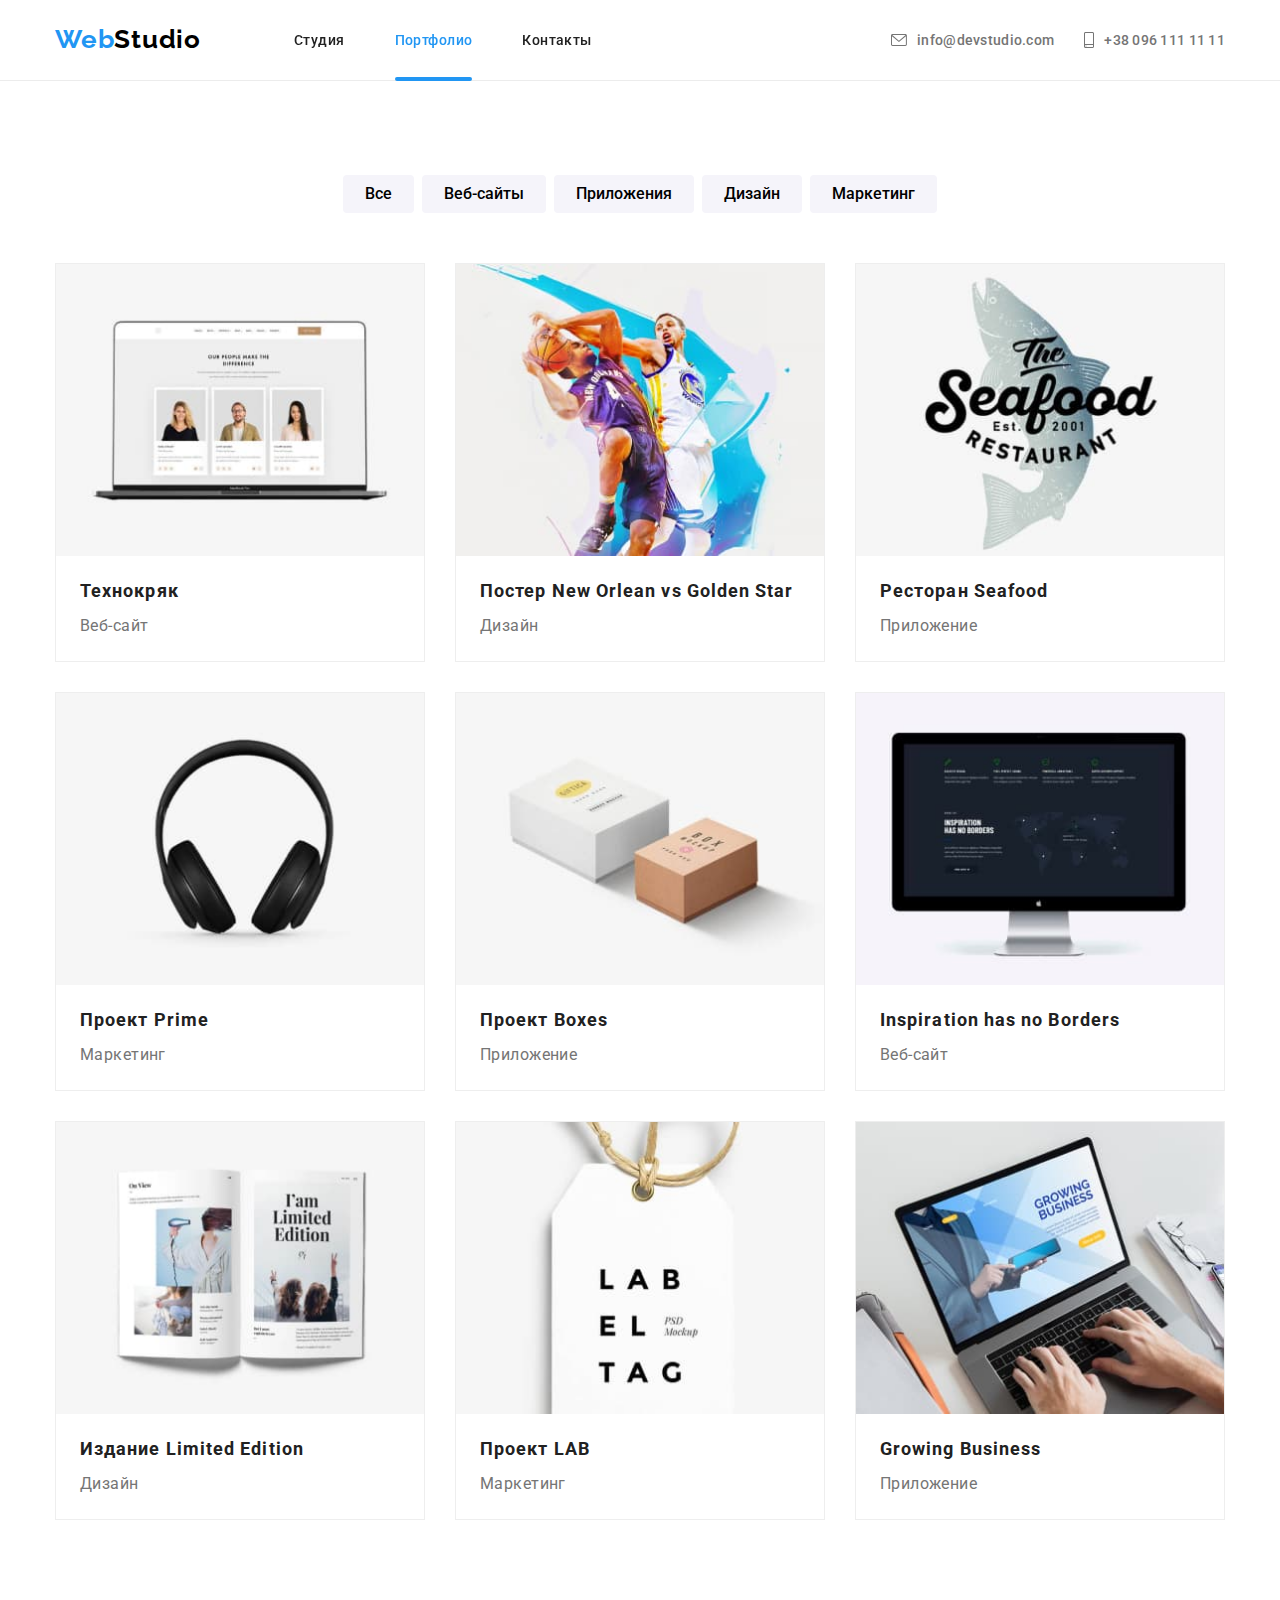
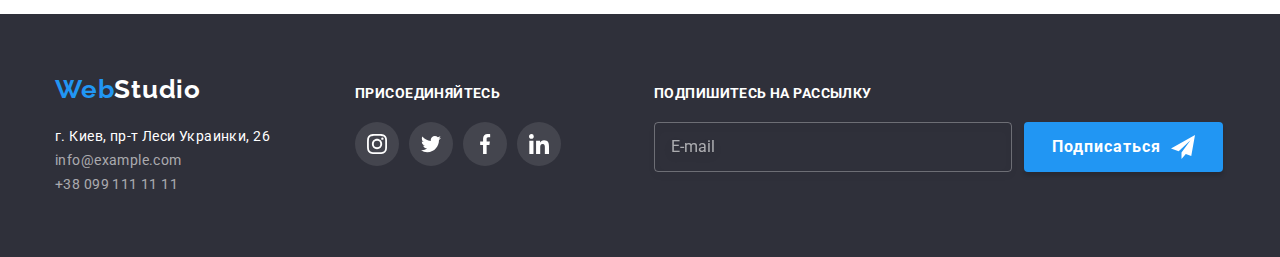
==== commit 5747fa75: "footer for both html - done new" ====
--- a/portfolio.html
+++ b/portfolio.html
@@ -200,71 +200,72 @@
 
     <!-- Подвал -->
     <footer class="footer-page">
-        <div class="container footer flexbox">
-            <!-- <div class="footer-contacts"> -->
-            <ul class="list">
-                <li class="item">
-                    <a href="./index.html" lang="en" class="link logo"> <span class="logo__web-logotext">Web</span><span
-                            class="logo__studio-logotext">Studio</span>
+        <div class="container footer-page__container flexbox">
+
+            <ul class="list footer-page__list-general-contacts">
+                <li class="item">
+                    <a href="./index.html" lang="en" class="link logo footer-page__logo"> <span
+                            class="logo__web-logotext">Web</span><span
+                            class="logo__studio-logotext footer-page__list-general-contacts--logo__studio-logotext">Studio</span>
                     </a>
                 </li>
                 <li class="item">
                     <address>
-                        <span class="address">г. Киев, пр-т Леси Украинки, 26</span>
+                        <span class="footer-page__list-general-contacts--address">г. Киев, пр-т Леси Украинки, 26</span>
                     </address>
                 </li>
-                <li class="item"> <a href="mailto:info@example.com" class="link mailtel-in-footer">info@example.com</a>
-                </li>
-                <li class="item"> <a href="tel:+380991111111" class="link mailtel-in-footer">+38 099 111 11 11</a>
-                </li>
-            </ul>
-            <!-- </div> -->
-
-            <!-- <div class="footer-social-contacts"> -->
-            <ul class="list join-to-us">
-                <li class="item">
-                    <p class="text">присоединяйтесь</p>
-                </li>
-                <li class="item">
-                    <ul class="list footer-social flexbox">
-                        <li class="item-social"> <a href="https://www.instagram.com/" target="_blank"
-                                class="link flexbox">
-                                <svg class="icon instagram">
+                <li class="item"> <a href="mailto:info@example.com"
+                        class="link footer-page__list-general-contacts--mailtel">info@example.com</a>
+                </li>
+                <li class="item"> <a href="tel:+380991111111"
+                        class="link footer-page__list-general-contacts--mailtel">+38
+                        099 111 11 11</a>
+                </li>
+            </ul>
+
+            <ul class="list footer-page__list-join-to-us">
+                <li class="item">
+                    <p class="text footer-page__list-item-join-to-us--text">присоединяйтесь</p>
+                </li>
+                <li class="item">
+                    <ul class="list footer-page__social-list flexbox">
+                        <li class="item footer-page__social-list-item"> <a href="https://www.instagram.com/"
+                                target="_blank" class="link footer-page__social-list-link flexbox">
+                                <svg class="footer-page__social-list-icon--instagram">
                                     <use href="./images/icons/sprite.svg#instagram"></use>
                                 </svg></a> </li>
-                        <li class="item-social"> <a href="https://www.twitter.com/" target="_blank"
-                                class="link flexbox">
-                                <svg class="icon twitter">
+                        <li class="item footer-page__social-list-item"> <a href="https://www.twitter.com/"
+                                target="_blank" class="link footer-page__social-list-link flexbox">
+                                <svg class="footer-page__social-list-icon--twitter">
                                     <use href="./images/icons/sprite.svg#twitter"> </use>
                                 </svg></a></li>
-                        <li class="item-social"> <a href="https://www.facebook.com/" target="_blank"
-                                class="link flexbox">
-                                <svg class="icon facebook">
+                        <li class="item footer-page__social-list-item"> <a href="https://www.facebook.com/"
+                                target="_blank" class="link footer-page__social-list-link flexbox">
+                                <svg class="footer-page__social-list-icon--facebook">
                                     <use href="./images/icons/sprite.svg#facebook"> </use>
                                 </svg></a></li>
-                        <li class="item-social"> <a href="https://www.linkedin.com/" target="_blank"
-                                class="link flexbox">
-                                <svg class="icon linkedin">
+                        <li class="item footer-page__social-list-item"> <a href="https://www.linkedin.com/"
+                                target="_blank" class="link footer-page__social-list-link flexbox">
+                                <svg class="footer-page__social-list-icon--linkedin">
                                     <use href="./images/icons/sprite.svg#linkedin"> </use>
                                 </svg></a></li>
                     </ul>
                 </li>
             </ul>
-            <!-- </div> -->
-
-            <ul class="list form-container">
-                <li class="item">
-                    <p class="text">Подпишитесь на рассылку</p>
+
+            <ul class="list footer-page__form-container">
+                <li class="item">
+                    <p class="text footer-page__form-container--text">Подпишитесь на рассылку</p>
                 </li>
                 <li class="item flexbox">
-                    <form class="js-form flexbox" id="footer-form">
+                    <form class="js-form flexbox footer-form" id="footer-form">
                         <label for="mail-submit"></label>
-                        <input class="footer-form-field" type="email" name="mail-submit" id="mail-submit"
+                        <input class="footer-form__field" type="email" name="mail-submit" id="mail-submit"
                             placeholder="E-mail">
-                        <button type="submit" class="button-footer-submit">Подписаться
+                        <button type="submit" class="footer-form__button-submit">Подписаться
                             <!-- <svg class="icon">
-                                <use href="./images/icons/sprite.svg#footer-icon-send"> </use>
-                            </svg> -->
+                                    <use href="./images/icons/sprite.svg#footer-icon-send"> </use>
+                                </svg> -->
 
                         </button>
                     </form>
--- a/css/portfolio-styles.min.css
+++ b/css/portfolio-styles.min.css
@@ -1,2 +1,2 @@
-html{box-sizing:border-box}*,*::after,*::before{box-sizing:inherit}img{display:block;max-width:100%;height:auto}body{font-family:Roboto, sans-serif;color:#212121;background-color:#fff;font-size:14px;font-weight:400;letter-spacing:0.03em}main{padding-top:81px}.container{width:1200px;padding-left:15px;padding-right:15px;margin:0px auto}.list{list-style-type:none;margin:0;padding:0}.title{margin:0}.text{margin:0}.link{text-decoration:none;color:#757575;cursor:pointer;transition:color 250ms cubic-bezier(0.4, 0, 0.2, 1)}.item .link:hover,.item .link:focus,.item .link:active{color:#2196f3;outline-color:#2196f3}.flexbox{display:flex;flex-wrap:wrap}.hidden-title{position:absolute;width:1px;height:1px;margin:-1px;border:0;padding:0;clip:rect(0 0 0 0);overflow:hidden}.header-page{position:fixed;width:100%;z-index:1;background-color:#fff;border-bottom:1px solid #ececec}.header-page .flexbox{align-items:center}.logo{font-family:Raleway, sans-serif;font-weight:700;font-size:26px;line-height:1.19;letter-spacing:0.03em;display:inline-block;outline-color:#2196f3}.header-page .logo{margin-top:24px;margin-bottom:25px;margin-right:93px}.page-footer .logo{margin-bottom:20px}.logo__web-logotext{color:#2196f3}.logo__studio-logotext{color:#000}.header-nav{font-weight:500;margin-right:auto}.site-nav__item:not(:last-child){margin-right:50px}.site-nav__link{padding:33px 0;color:#212121;position:relative}.site-nav__link.current{color:#2196f3}.site-nav__link.current::after{position:absolute;content:"";display:block;background-color:#2196f3;height:4px;width:100%;border-radius:2px;bottom:0}.mail-tel-nav{font-weight:500;letter-spacing:0.02em}.mail-tel-nav__item:not(:last-child){margin-right:30px}.mail-tel-nav__icon-mail{width:16px;height:12px;fill:#757575;margin-right:10px}.mail-tel-nav__icon-tel{width:10px;height:16px;fill:#757575;margin-right:10px;transition:fill 250ms cubic-bezier(0.4, 0, 0.2, 1)}.mail-tel-nav__link:hover .mail-tel-nav__icon-tel,.mail-tel-nav__link:focus .mail-tel-nav__icon-tel,.mail-tel-nav__link:hover .mail-tel-nav__icon-mail,.mail-tel-nav__link:focus .mail-tel-nav__icon-mail{fill:#2196f3}.portfolio-button{font-weight:500;font-size:16px;line-height:1.62;text-align:center;background-color:#f5f4fa;border:none;cursor:pointer;padding:0;padding:6px 22px;border-radius:4px;transition:background-color 250ms cubic-bezier(0.4, 0, 0.2, 1)}.portfolio-button:hover,.portfolio-button:focus,.portfolio-button:active{background-color:#2196f3;color:#fff;border-color:#2196f3;border-radius:4px;box-shadow:0px 3px 1px rgba(0,0,0,0.1),0px 1px 2px rgba(0,0,0,0.08),0px 2px 2px rgba(0,0,0,0.12);outline-color:#2196f3}.page-portfolio .list.button{padding-top:94px;margin-bottom:50px;justify-content:center}.page-portfolio .list.button .item:not(:last-child){margin-right:8px}.page-portfolio .list.button .item{border-color:solid #f5f4fa;border-radius:4px}.link-projects{text-decoration:none;color:inherit;cursor:pointer;transition:color 250ms cubic-bezier(0.4, 0, 0.2, 1)}.page-portfolio .projects .title{font-weight:700;font-size:18px;line-height:1.71;letter-spacing:0.06em;margin-bottom:4px}.page-portfolio .projects .text{font-size:16px;line-height:1.87;color:#757575}.under-the-pic{padding:20px 24px}.page-portfolio .projects{padding-bottom:94px}.page-portfolio .projects .item{flex-basis:calc((100% - 30px * 2) / 3);margin-right:30px;margin-bottom:30px;background-color:#fff;border:1px solid #eee;transition:box-shadow 250ms cubic-bezier(0.4, 0, 0.2, 1)}.page-portfolio .projects .item:nth-child(3n){margin-right:0}.page-portfolio .projects .item:nth-last-of-type(-n+3){margin-bottom:0}.page-portfolio .projects .item:hover,.page-portfolio .projects .item:focus{box-shadow:0px 1px 1px rgba(0,0,0,0.12),0px 4px 4px rgba(0,0,0,0.06),1px 4px 6px rgba(0,0,0,0.16);cursor:pointer}.overlay-container{position:relative;overflow:hidden}.projects .text.overlay{position:absolute;top:0;left:0;width:100%;height:100%;background:rgba(33,150,243,0.9);color:#fff;font-size:18px;line-height:1.56;padding:63px 24px;transform:translatey(100%);transition:transform 250ms cubic-bezier(0.4, 0, 0.2, 1)}.page-portfolio .projects .item:hover .overlay,.page-portfolio .projects .item:focus .overlay{transform:translatey(0)}.footer-page{background-color:#2f303a;line-height:1.71}.container.footer{align-items:baseline;padding-top:60px;padding-bottom:60px}.footer .list:not(:last-child){margin-right:85px}.footer-page .logo__studio-logotext{color:#fff}.footer-contacts{padding-top:60px;padding-bottom:60px;margin-right:82px}.address{font-style:normal;color:#fff;display:block}.mailtel-in-footer{color:rgba(255,255,255,0.6);margin-top:9px}.footer-social-contacts{padding-top:72px;padding-bottom:100px}.join-to-us .text{color:#fff;font-weight:700;line-height:1.14;text-transform:uppercase;margin-bottom:20px}.list.footer-social .item-social .link{width:44px;height:44px;border-radius:50%;box-shadow:none;background-color:rgba(255,255,255,0.1);padding:12px;transition:background-color 250ms cubic-bezier(0.4, 0, 0.2, 1)}.footer-social .item-social:not(:last-child){margin-right:10px}.list.footer-social .icon.instagram,.list.footer-social .icon.twitter,.list.footer-social .icon.facebook,.list.footer-social .icon.linkedin{width:20px;height:20px;fill:#fff}.list.footer-social .item-social .link:hover,.list.footer-social .item-social .link:focus{background-color:#2196f3}.join-to-us{margin-right:93px}.form-container{color:#fff;font-weight:700;line-height:1.14;text-transform:uppercase}.form-container .text{margin-bottom:20px}.footer-form-field::placeholder{font-size:16px;line-height:1.25;color:rgba(255,255,255,0.6)}.footer-form-field{background-color:transparent;height:50px;border:1px solid rgba(255,255,255,0.3);filter:drop-shadow(0px 4px 4px rgba(0,0,0,0.15));border-radius:4px;margin-right:12px;padding:15px 16px;width:358px;outline-color:#2196f3;color:#fff}.button-footer-submit{background:#2196f3;border:none;box-shadow:0px 4px 4px rgba(0,0,0,0.15);border-radius:4px;padding:10px 28px;cursor:pointer;outline-color:#2196f3;color:#fff;font-weight:700;font-size:16px;line-height:1.87;display:flex;align-items:center;text-align:center;letter-spacing:0.06em}.button-footer-submit::after{content:"";width:24px;height:24px;background-image:url(../images/icons/footer-icon-send.svg);margin-left:10px}
+html{box-sizing:border-box}*,*::after,*::before{box-sizing:inherit}img{display:block;max-width:100%;height:auto}body{font-family:Roboto, sans-serif;color:#212121;background-color:#fff;font-size:14px;font-weight:400;letter-spacing:0.03em}main{padding-top:81px}.container{width:1200px;padding-left:15px;padding-right:15px;margin:0px auto}.list{list-style-type:none;margin:0;padding:0}.title{margin:0}.text{margin:0}.link{text-decoration:none;color:#757575;cursor:pointer;transition:color 250ms cubic-bezier(0.4, 0, 0.2, 1)}.item .link:hover,.item .link:focus,.item .link:active{color:#2196f3;outline-color:#2196f3}.flexbox{display:flex;flex-wrap:wrap}.hidden-title{position:absolute;width:1px;height:1px;margin:-1px;border:0;padding:0;clip:rect(0 0 0 0);overflow:hidden}.header-page{position:fixed;width:100%;z-index:1;background-color:#fff;border-bottom:1px solid #ececec}.header-page .flexbox{align-items:center}.logo{font-family:Raleway, sans-serif;font-weight:700;font-size:26px;line-height:1.19;letter-spacing:0.03em;display:inline-block;outline-color:#2196f3}.header-page .logo{margin-top:24px;margin-bottom:25px;margin-right:93px}.logo__web-logotext{color:#2196f3}.logo__studio-logotext{color:#000}.header-nav{font-weight:500;margin-right:auto}.site-nav__item:not(:last-child){margin-right:50px}.site-nav__link{padding:33px 0;color:#212121;position:relative}.site-nav__link.current{color:#2196f3}.site-nav__link.current::after{position:absolute;content:"";display:block;background-color:#2196f3;height:4px;width:100%;border-radius:2px;bottom:0}.mail-tel-nav{font-weight:500;letter-spacing:0.02em}.mail-tel-nav__item:not(:last-child){margin-right:30px}.mail-tel-nav__icon-mail{width:16px;height:12px;fill:#757575;margin-right:10px}.mail-tel-nav__icon-tel{width:10px;height:16px;fill:#757575;margin-right:10px;transition:fill 250ms cubic-bezier(0.4, 0, 0.2, 1)}.mail-tel-nav__link:hover .mail-tel-nav__icon-tel,.mail-tel-nav__link:focus .mail-tel-nav__icon-tel,.mail-tel-nav__link:hover .mail-tel-nav__icon-mail,.mail-tel-nav__link:focus .mail-tel-nav__icon-mail{fill:#2196f3}.portfolio-button{font-weight:500;font-size:16px;line-height:1.62;text-align:center;background-color:#f5f4fa;border:none;cursor:pointer;padding:0;padding:6px 22px;border-radius:4px;transition:background-color 250ms cubic-bezier(0.4, 0, 0.2, 1)}.portfolio-button:hover,.portfolio-button:focus,.portfolio-button:active{background-color:#2196f3;color:#fff;border-color:#2196f3;border-radius:4px;box-shadow:0px 3px 1px rgba(0,0,0,0.1),0px 1px 2px rgba(0,0,0,0.08),0px 2px 2px rgba(0,0,0,0.12);outline-color:#2196f3}.page-portfolio .list.button{padding-top:94px;margin-bottom:50px;justify-content:center}.page-portfolio .list.button .item:not(:last-child){margin-right:8px}.page-portfolio .list.button .item{border-color:solid #f5f4fa;border-radius:4px}.link-projects{text-decoration:none;color:inherit;cursor:pointer;transition:color 250ms cubic-bezier(0.4, 0, 0.2, 1)}.page-portfolio .projects .title{font-weight:700;font-size:18px;line-height:1.71;letter-spacing:0.06em;margin-bottom:4px}.page-portfolio .projects .text{font-size:16px;line-height:1.87;color:#757575}.under-the-pic{padding:20px 24px}.page-portfolio .projects{padding-bottom:94px}.page-portfolio .projects .item{flex-basis:calc((100% - 30px * 2) / 3);margin-right:30px;margin-bottom:30px;background-color:#fff;border:1px solid #eee;transition:box-shadow 250ms cubic-bezier(0.4, 0, 0.2, 1)}.page-portfolio .projects .item:nth-child(3n){margin-right:0}.page-portfolio .projects .item:nth-last-of-type(-n+3){margin-bottom:0}.page-portfolio .projects .item:hover,.page-portfolio .projects .item:focus{box-shadow:0px 1px 1px rgba(0,0,0,0.12),0px 4px 4px rgba(0,0,0,0.06),1px 4px 6px rgba(0,0,0,0.16);cursor:pointer}.overlay-container{position:relative;overflow:hidden}.projects .text.overlay{position:absolute;top:0;left:0;width:100%;height:100%;background:rgba(33,150,243,0.9);color:#fff;font-size:18px;line-height:1.56;padding:63px 24px;transform:translatey(100%);transition:transform 250ms cubic-bezier(0.4, 0, 0.2, 1)}.page-portfolio .projects .item:hover .overlay,.page-portfolio .projects .item:focus .overlay{transform:translatey(0)}.footer-page{background-color:#2f303a;line-height:1.71}.footer-page__container{align-items:baseline;padding-top:60px;padding-bottom:60px}.footer-page__list-general-contacts{margin-right:85px}.footer-page__logo{margin-bottom:20px}.footer-page__list-general-contacts--logo__studio-logotext{color:#fff}.footer-page__list-general-contacts--address{font-style:normal;color:#fff;display:block}.footer-page__list-general-contacts--mailtel{color:rgba(255,255,255,0.6);margin-top:9px}.footer-page__list-item-join-to-us--text{color:#fff;font-weight:700;line-height:1.14;text-transform:uppercase;margin-bottom:20px}.footer-page__list-join-to-us{margin-right:93px}.footer-page__social-list-item:not(:last-child){margin-right:10px}.footer-page__social-list-link{width:44px;height:44px;border-radius:50%;box-shadow:none;background-color:rgba(255,255,255,0.1);padding:12px;transition:background-color 250ms cubic-bezier(0.4, 0, 0.2, 1)}.footer-page__social-list-link:hover,.footer-page__social-list-link:focus{background-color:#2196f3}.footer-page__social-list-icon--instagram,.footer-page__social-list-icon--twitter,.footer-page__social-list-icon--facebook,.footer-page__social-list-icon--linkedin{width:20px;height:20px;fill:#fff}.footer-page__form-container{color:#fff;font-weight:700;line-height:1.14;text-transform:uppercase}.footer-page__form-container--text{margin-bottom:20px}.footer-form__field{background-color:transparent;height:50px;border:1px solid rgba(255,255,255,0.3);filter:drop-shadow(0px 4px 4px rgba(0,0,0,0.15));border-radius:4px;margin-right:12px;padding:15px 16px;width:358px;outline-color:#2196f3;color:#fff}.footer-form__field::placeholder{font-size:16px;line-height:1.25;color:rgba(255,255,255,0.6)}.footer-form__button-submit{background:#2196f3;border:none;box-shadow:0px 4px 4px rgba(0,0,0,0.15);border-radius:4px;padding:10px 28px;cursor:pointer;outline-color:#2196f3;color:#fff;font-weight:700;font-size:16px;line-height:1.87;display:flex;align-items:center;text-align:center;letter-spacing:0.06em}.footer-form__button-submit::after{content:"";width:24px;height:24px;background-image:url(../images/icons/footer-icon-send.svg);margin-left:10px}
 /*# sourceMappingURL=portfolio-styles.min.css.map */